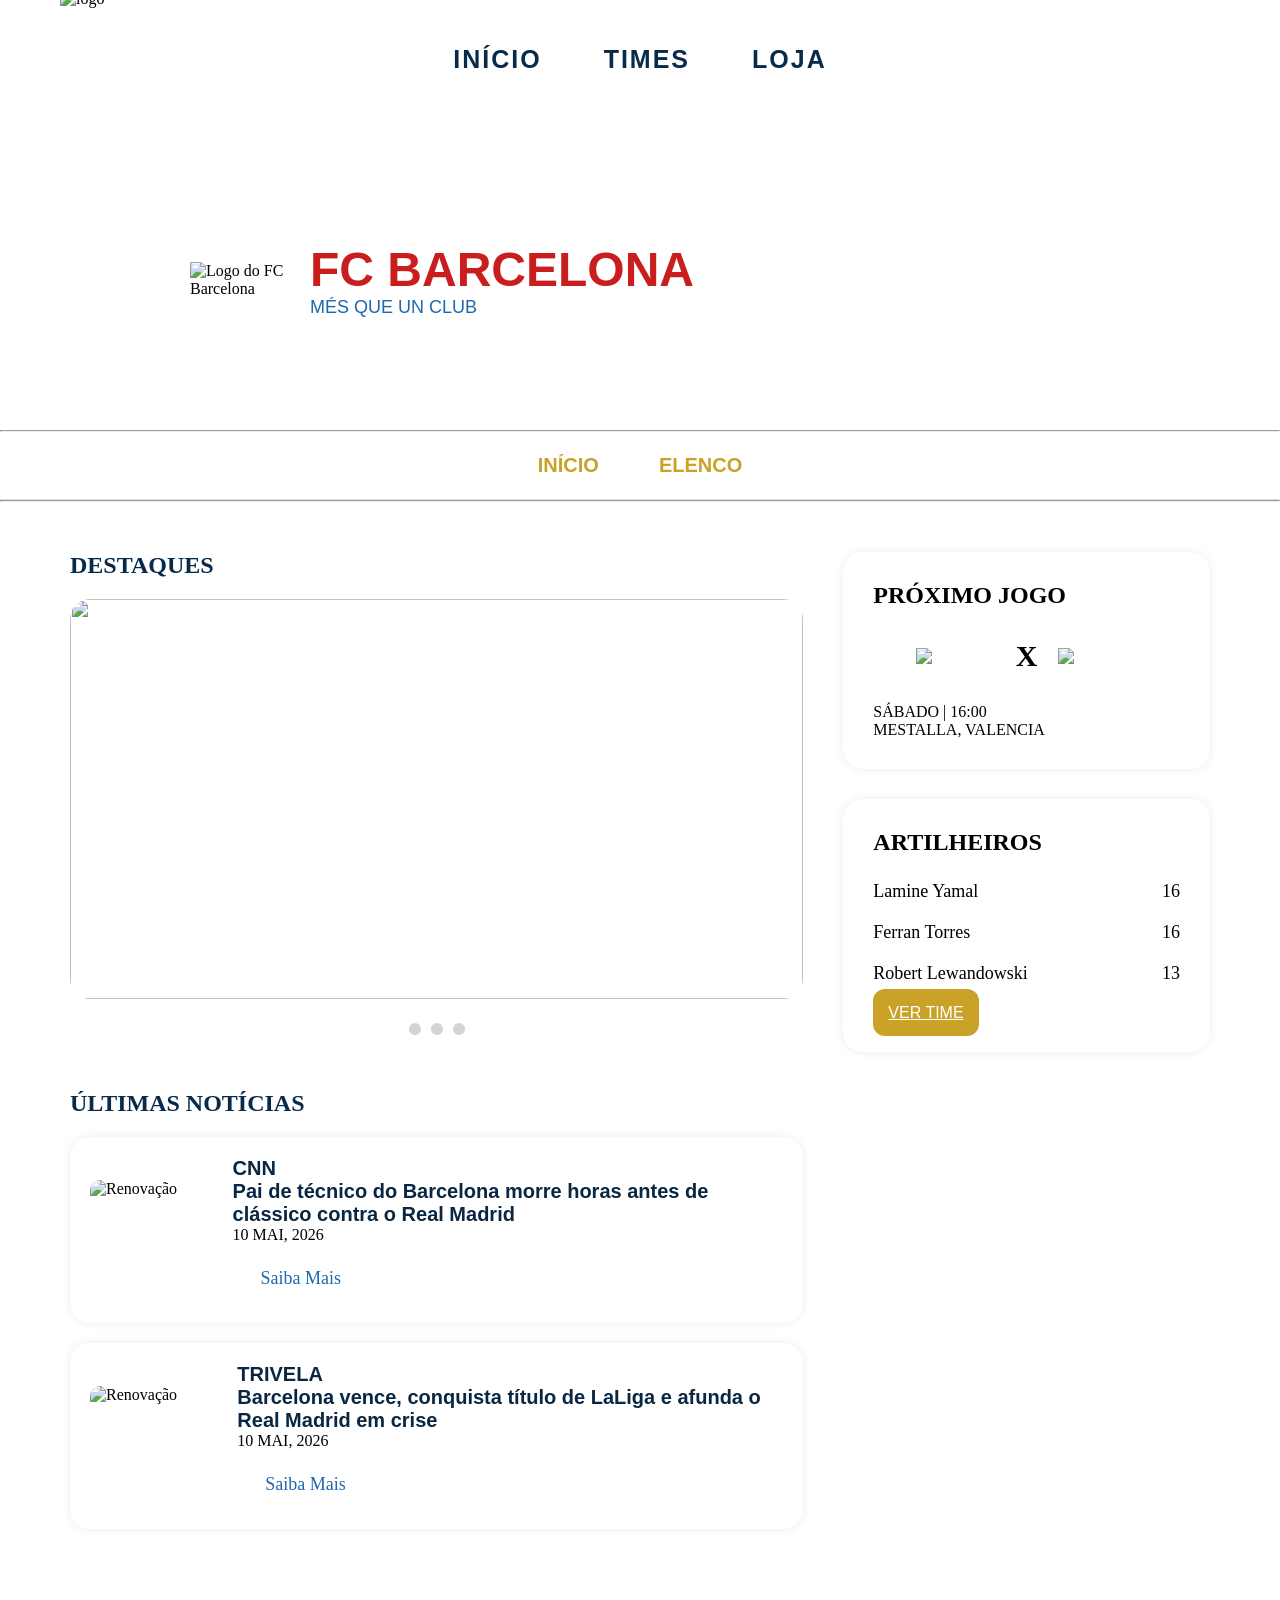
==== barcelona.html @ fba610e8 "Andrey Barcelona" ====
<!doctype html>
<html lang="pt-br">
  <head>
    <meta charset="UTF-8" />
    <meta name="viewport" content="width=device-width, initial-scale=1.0" />
    <title>Bayern</title>
    <link rel="stylesheet" href="./CSS/barcelona.css" />
  </head>

  <body>
    <header class="topo">
      <div class="icone">
        <img src="./img Barcelona/logo.png" alt="logo" />
      </div>

      <nav class="navegacao">
        <ul>
          <li><a href="index.html">INÍCIO</a></li>
          <li><a href="times.html">TIMES</a></li>
          <li><a href="loja.html">LOJA</a></li>
        </ul>
      </nav>
    </header>

    <section class="banner-time">
      <div class="conteudo-banner">
        <img
          src="./img Barcelona/Logo barcelona.png"
          alt="Logo do FC Barcelona"
        />

        <div>
          <h1>FC BARCELONA</h1>
          <p>MÉS QUE UN CLUB</p>
        </div>
      </div>
    </section>

    <hr />
    <nav class="menu-times">
      <ul>
        <li><a href="barcelona.html">INÍCIO</a></li>
        <li><a href="elenco-barcelona.html">ELENCO</a></li>
      </ul>
    </nav>
    <hr />

    <main class="conteudo-principal">
      <section class="lado-esquerdo">
        <h2 class="titulo-secao">DESTAQUES</h2>

        <div class="carrossel">
          <input type="radio" name="slide" id="slide1" checked />
          <input type="radio" name="slide" id="slide2" />
          <input type="radio" name="slide" id="slide3" />

          <div class="slides">
            <div class="slide">
              <img
                src="https://s2-ge.glbimg.com/X_6BL6pXAgeECkQIvA9LuvnCDbI=/0x0:2400x1500/984x0/smart/filters:strip_icc()/i.s3.glbimg.com/v1/AUTH_bc8228b6673f488aa253bbcb03c80ec5/internal_photos/bs/2026/6/Q/XtryEITF6AA82dGsIWgw/barcelona-2.webp"
                alt=""
              />

              <div class="texto-slide">
                <span>LA LIGA</span>
                <h3>
                  Barcelona comemora título da La Liga 2025/26 com torcida
                </h3>
              </div>
            </div>

            <div class="slide">
              <img
                src="https://media.somosfanaticos.fans/wp-content/uploads/sites/17/2026/05/11155045/Hansi-Flick-sorrindo-foto-Andrew-Redington-Getty-Images-740x416.webp"
                alt=""
              />

              <div class="texto-slide">
                <span>MERCADO</span>
                <h3>
                  Barcelona e Hansi Flick fecham acordo e encaminham a renovação
                  de contrato
                </h3>
              </div>
            </div>

            <div class="slide">
              <img
                src="https://s2-ge.glbimg.com/bS47hQBO40UKd9U4H8IYkXcMuKA=/0x0:3509x2505/984x0/smart/filters:strip_icc()/i.s3.glbimg.com/v1/AUTH_bc8228b6673f488aa253bbcb03c80ec5/internal_photos/bs/2026/g/S/Ef3CvNQeipczpvSqwQIw/2026-05-04t161321z-361486608-up1em541928c0-rtrmadp-3-soccer-england-che-nfo.jpg"
                alt=""
              />

              <div class="texto-slide">
                <span>ELENCO</span>
                <h3>
                  Barcelona intensifica contato por João Pedro para vaga de
                  Lewandowsk
                </h3>
              </div>
            </div>
          </div>

          <div class="navegacao-carrossel">
            <label for="slide1" class="bar"></label>
            <label for="slide2" class="bar"></label>
            <label for="slide3" class="bar"></label>
          </div>
        </div>

        <div class="noticias">
          <h2 class="titulo-secao">ÚLTIMAS NOTÍCIAS</h2>

          <div class="card-noticia">
            <img
              src="https://s2-ge.glbimg.com/7ccIIL9OG4rZRVdXf66hsewZDUA=/540x304/top/smart/https://i.s3.glbimg.com/v1/AUTH_bc8228b6673f488aa253bbcb03c80ec5/internal_photos/bs/2026/T/n/HDV0AfQJWDVsPcAZs1cw/2026-03-10t201616z-1569946353-up1em3a1kb3wt-rtrmadp-3-soccer-champions-new-bar.jpg"
              alt="Renovação"
            />

            <div>
              <h3>
                CNN <br />Pai de técnico do Barcelona morre horas antes de
                clássico contra o Real Madrid
              </h3>
              <p>10 MAI, 2026</p>
              <a
                href="https://ge.globo.com/futebol/futebol-internacional/futebol-espanhol/noticia/2026/05/10/pai-de-tecnico-do-barcelona-morre-horas-antes-de-classico-contra-o-real-madrid.ghtml"
                target="_blank"
              >
                Saiba Mais
              </a>
            </div>
          </div>

          <div class="card-noticia">
            <img
              src="https://admin.cnnbrasil.com.br/wp-content/uploads/sites/12/2026/05/barcelona-real-madrid-laliga-4.jpg?w=274&h=160&crop=0"
              alt="Renovação"
            />

            <div>
              <h3>
                TRIVELA <br />
                Barcelona vence, conquista título de LaLiga e afunda o Real
                Madrid em crise
              </h3>
              <p>10 MAI, 2026</p>
              <a
                href="https://www.cnnbrasil.com.br/esportes/futebol/futebol-internacional/futebol-espanhol/barcelona-vence-conquista-titulo-de-laliga-e-afunda-o-real-madrid-em-crise/"
                target="_blank"
              >
                Saiba Mais
              </a>
            </div>
          </div>
        </div>
      </section>

      <aside class="lado-direito">
        <div class="card-lateral">
          <h2>PRÓXIMO JOGO</h2>

          <div class="jogo">
            <img src="./img Barcelona/Logo barcelona.png" />

            <span>X</span>

            <img src="./img Barcelona/Valencia png.png" />
          </div>

          <p>SÁBADO | 16:00</p>
          <p>MESTALLA, VALENCIA</p>
        </div>

        <div class="card-lateral">
          <h2>ARTILHEIROS</h2>

          <ul class="artilheiros">
            <li>Lamine Yamal <span>16</span></li>
            <li>Ferran Torres <span>16</span></li>
            <li>Robert Lewandowski <span>13</span></li>
          </ul>
          <a href="elenco.html" class="botao-time"> VER TIME </a>
        </div>
      </aside>
    </main>
  </body>
</html>
---- CSS/barcelona.css ----
* {
  margin: 0;
  padding: 0;
  box-sizing: border-box;
}

.navegacao ul {
  list-style: none;
  display: flex;
  justify-content: center;
  flex-wrap: wrap;
  gap: 30px;
  padding: 0;
  margin: 0;
}

.navegacao ul li {
  padding: 0;
  margin: 0;
  border-bottom: none;
  margin-top: -85px;
}

.navegacao ul li:hover {
  background: none;
}

.navegacao a {
  color: #082b4b;
  text-decoration: none;
  font-family: "Franklin Gothic Medium", "Arial Narrow", Arial, sans-serif;
  letter-spacing: 2px;
  font-size: 25px;
  font-weight: 600;
  padding: 8px 16px;
  border-radius: 20px;
  transition: 0.3s;
}

.navegacao a:hover {
  background-color: #f2d27a;
  color: #ffffff;
  text-decoration: none;
}

.navegacao a.ativo {
  color: #0d3b66;
}

.icone {
  display: flex;
  justify-content: left;
  margin-top: -10px;
  height: 140px;
  width: auto;
  margin-left: 60px;
}

.banner-time {
  width: 100%;
  height: 300px;

  background-image:
    linear-gradient(
      to right,
      rgba(255, 255, 255, 1) 25%,
      rgba(255, 255, 255, 0.2)
    ),
    url("https://encrypted-tbn0.gstatic.com/images?q=tbn:ANd9GcQ32tdMx3kjgTN2XKhLN1Y6QPLumxgL7nWEFA&s");

  background-size: cover;
  background-position: center;

  display: flex;
  align-items: center;

  padding: 40px;
}

.conteudo-banner {
  display: flex;
  align-items: center;
  gap: 20px;
  margin-left: 150px;
}
.conteudo-banner img {
  width: 100px;
  height: auto;
}
.conteudo-banner h1 {
  font-size: 48px;
  color: rgb(202, 30, 30);
  font-weight: bold;
  font-family: "Franklin Gothic Medium", "Arial Narrow", Arial, sans-serif;
}
.conteudo-banner p {
  font-size: 18px;
  color: #1f68ac;
  font-family: "Franklin Gothic Medium", "Arial Narrow", Arial, sans-serif;
}

.menu-times {
  background-color: white;

  padding: 22px 0;

  border-bottom: 1px solid #ddd;
}

.menu-times ul {
  list-style: none;

  display: flex;
  justify-content: center;

  gap: 60px;
}

.menu-times a {
  text-decoration: none;

  color: #c9a227;

  font-size: 20px;
  font-weight: bold;

  transition: 0.3s;
  font-family: "Franklin Gothic Medium", "Arial Narrow", Arial, sans-serif;
}

.menu-times a:hover {
  color: #0d3b66;
}

.conteudo-principal {
  display: flex;
  gap: 40px;

  padding: 50px 70px;
}

.lado-esquerdo {
  flex: 2;
}

.lado-direito {
  flex: 1;

  display: flex;
  flex-direction: column;
  gap: 30px;
}

.titulo-secao {
  margin-bottom: 20px;

  color: #082b4b;
}

.carrossel {
  width: 100%;
  overflow: hidden;
  position: relative;
}

.slides {
  display: flex;
  width: 300%;

  transition: 0.5s;
}

.slide {
  width: 33.3%;
  position: relative;
}

.slide img {
  width: 100%;
  height: 400px;

  object-fit: cover;

  border-radius: 20px;
}

.texto-slide {
  position: absolute;

  bottom: 30px;
  left: 30px;

  color: white;
}

.texto-slide span {
  font-size: 14px;
}

.texto-slide h3 {
  width: 70%;

  margin-top: 10px;

  font-size: 32px;
}

input {
  display: none;
}

.navegacao-carrossel {
  display: flex;
  justify-content: center;

  margin-top: 15px;
}

.bar {
  width: 12px;
  height: 12px;

  background-color: #d3d3d3;

  border-radius: 50%;

  margin: 5px;

  cursor: pointer;

  transition: 0.3s;
}

.bar:hover {
  background-color: #c9a227;
}

#slide1:checked ~ .slides {
  margin-left: 0;
}

#slide2:checked ~ .slides {
  margin-left: -100%;
}

#slide3:checked ~ .slides {
  margin-left: -200%;
}

.noticias {
  margin-top: 50px;
}

.card-noticia {
  display: flex;
  align-items: center;

  gap: 20px;

  background-color: white;

  padding: 20px;

  border-radius: 20px;

  margin-bottom: 20px;

  box-shadow: 0 0 10px rgba(0, 0, 0, 0.08);
}

.card-noticia img {
  width: 170px;
  height: 100px;

  object-fit: cover;

  border-radius: 10px;
}

.card-noticia h3 {
  font-size: 20px;
  color: #092742;
  font-family: "Inter", sans-serif;
}

.card-noticia a {
  display: inline-block;

  margin-top: 10px;

  color: #1f68ac;

  padding: 14px 28px;

  border-radius: 40px;

  text-decoration: none;

  font-size: 18px;

  transition: 0.3s;
}

.card-noticia a:hover {
  color: rgb(202, 30, 30);
}

.card-lateral {
  background-color: white;

  padding: 30px;

  border-radius: 20px;

  box-shadow: 0 0 10px rgba(0, 0, 0, 0.08);
}

.jogo {
  display: flex;
  justify-content: center;
  align-items: center;

  gap: 20px;

  margin: 30px 0;
}

.jogo img {
  width: 80px;
}

.jogo span {
  font-size: 30px;
  font-weight: bold;
}

.card-lateral a {
  width: 100%;

  margin-top: 20px;

  padding: 15px;

  border: none;
  border-radius: 12px;

  background-color: #c9a227;

  color: white;

  cursor: pointer;

  transition: 0.3s;
  font-family: "Franklin Gothic Medium", "Arial Narrow", Arial, sans-serif;
}

.card-lateral a:hover {
  background-color: #082b4b;
}

.artilheiros {
  list-style: none;

  margin-top: 25px;
}

.artilheiros li {
  display: flex;
  justify-content: space-between;

  margin-bottom: 20px;

  font-size: 18px;
}
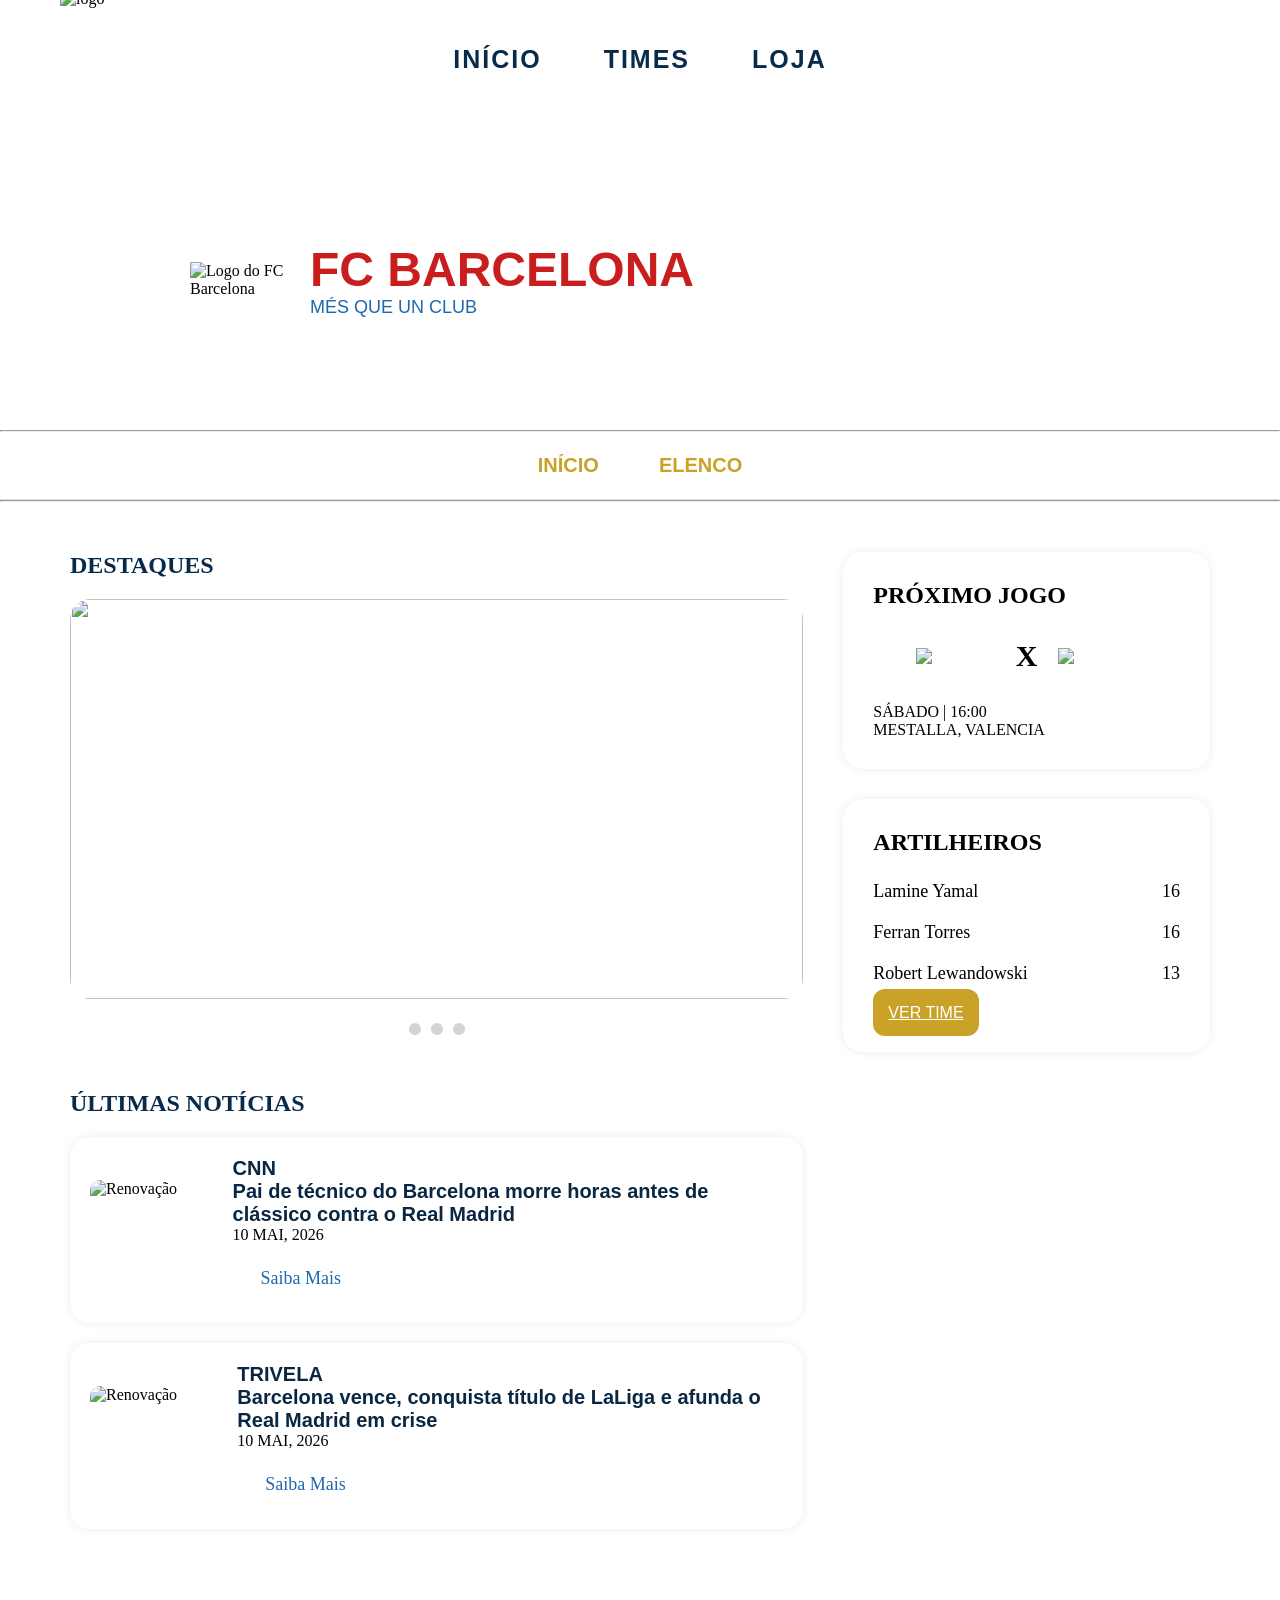
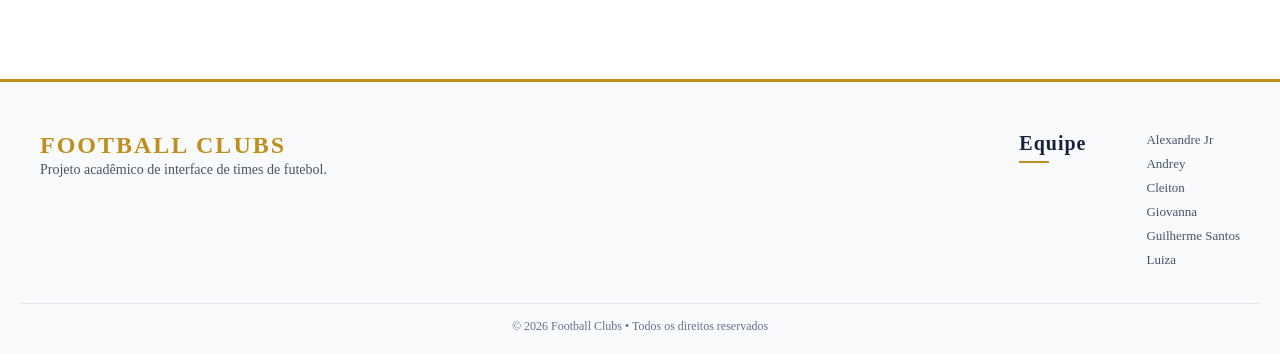
==== commit 3a056d48: "andrey-barcelona" ====
--- a/barcelona.html
+++ b/barcelona.html
@@ -179,9 +179,34 @@
             <li>Ferran Torres <span>16</span></li>
             <li>Robert Lewandowski <span>13</span></li>
           </ul>
-          <a href="elenco.html" class="botao-time"> VER TIME </a>
+          <a href="elenco-barcelona.html" class="botao-time"> VER TIME </a>
         </div>
       </aside>
     </main>
+
+    <footer class="footer">
+      <div class="footer-inner">
+        <div class="footer-left">
+          <span class="footer-logo">FOOTBALL CLUBS</span>
+          <p>Projeto acadêmico de interface de times de futebol.</p>
+        </div>
+
+        <div class="footer-right">
+          <h4>Equipe</h4>
+          <ul>
+            <li>Alexandre Jr</li>
+            <li>Andrey</li>
+            <li>Cleiton</li>
+            <li>Giovanna</li>
+            <li>Guilherme Santos</li>
+            <li>Luiza</li>
+          </ul>
+        </div>
+      </div>
+
+      <div class="footer-bottom">
+        <span>© 2026 Football Clubs • Todos os direitos reservados</span>
+      </div>
+    </footer>
   </body>
 </html>
--- a/CSS/barcelona.css
+++ b/CSS/barcelona.css
@@ -372,3 +372,92 @@
 
   font-size: 18px;
 }
+
+.footer {
+  background: #f8fafc;
+  color: #0b1428;
+  margin-top: 80px;
+  padding: 50px 20px 20px;
+  border-top: 3px solid #be8f1c;
+}
+
+.footer-inner {
+  max-width: 1200px;
+  margin: 0 auto;
+
+  display: flex;
+  justify-content: space-between;
+  align-items: flex-start;
+  gap: 50px;
+  flex-wrap: wrap;
+}
+
+.footer-left {
+  max-width: 420px;
+}
+
+.footer-logo {
+  font-size: 24px;
+  font-weight: 800;
+  letter-spacing: 2px;
+  color: #be8f1c;
+  margin-bottom: 12px;
+}
+
+.footer-left p {
+  font-size: 14px;
+  color: #475569;
+  line-height: 1.5;
+}
+
+.footer-right {
+  display: flex;
+  gap: 60px;
+  flex-wrap: wrap;
+}
+
+.footer-right h4 {
+  font-size: 20px;
+  color: #18223a;
+  margin-bottom: 12px;
+  letter-spacing: 1px;
+  position: relative;
+}
+
+.footer-right h4::after {
+  content: "";
+  display: block;
+  width: 30px;
+  height: 2px;
+  background: #be8f1c;
+  margin-top: 6px;
+}
+
+.footer-right ul {
+  list-style: none;
+  padding: 0;
+  margin: 0;
+  display: grid;
+  gap: 8px;
+}
+
+.footer-right li {
+  font-size: 13px;
+  color: #475569;
+  cursor: pointer;
+  transition: 0.25s ease;
+}
+
+.footer-right li:hover {
+  color: #142750;
+  transform: translateX(4px);
+}
+
+.footer-bottom {
+  margin-top: 35px;
+  text-align: center;
+  font-size: 12px;
+  color: #64748b;
+  border-top: 1px solid #e2e8f0;
+  padding-top: 15px;
+}
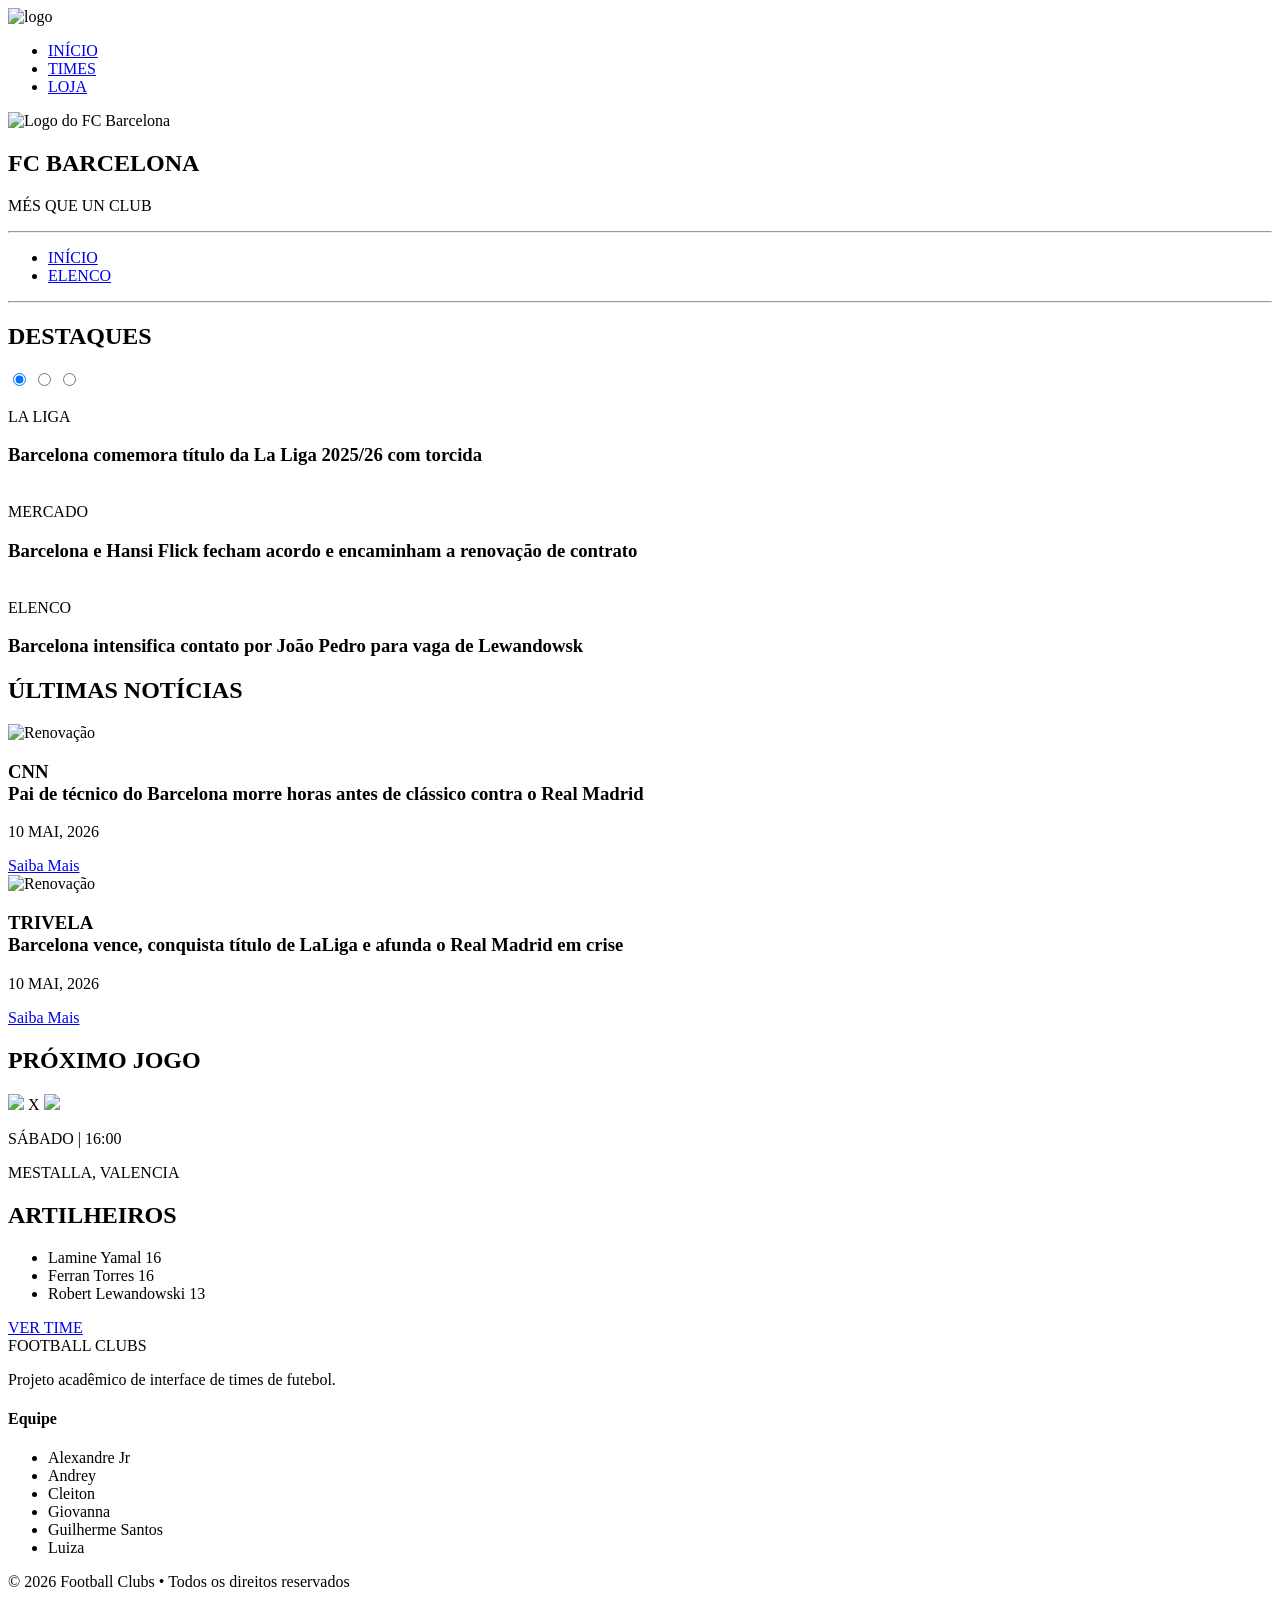
==== commit 96ebf0af: "Corrigi" ====
--- a/barcelona.html
+++ b/barcelona.html
@@ -4,7 +4,7 @@
     <meta charset="UTF-8" />
     <meta name="viewport" content="width=device-width, initial-scale=1.0" />
     <title>Bayern</title>
-    <link rel="stylesheet" href="./CSS/barcelona.css" />
+    <link rel="stylesheet" href="bayern-css/barcelona.css" />
   </head>
 
   <body>
@@ -17,7 +17,7 @@
         <ul>
           <li><a href="index.html">INÍCIO</a></li>
           <li><a href="times.html">TIMES</a></li>
-          <li><a href="loja.html">LOJA</a></li>
+          <li><a href="Loja.html">LOJA</a></li>
         </ul>
       </nav>
     </header>
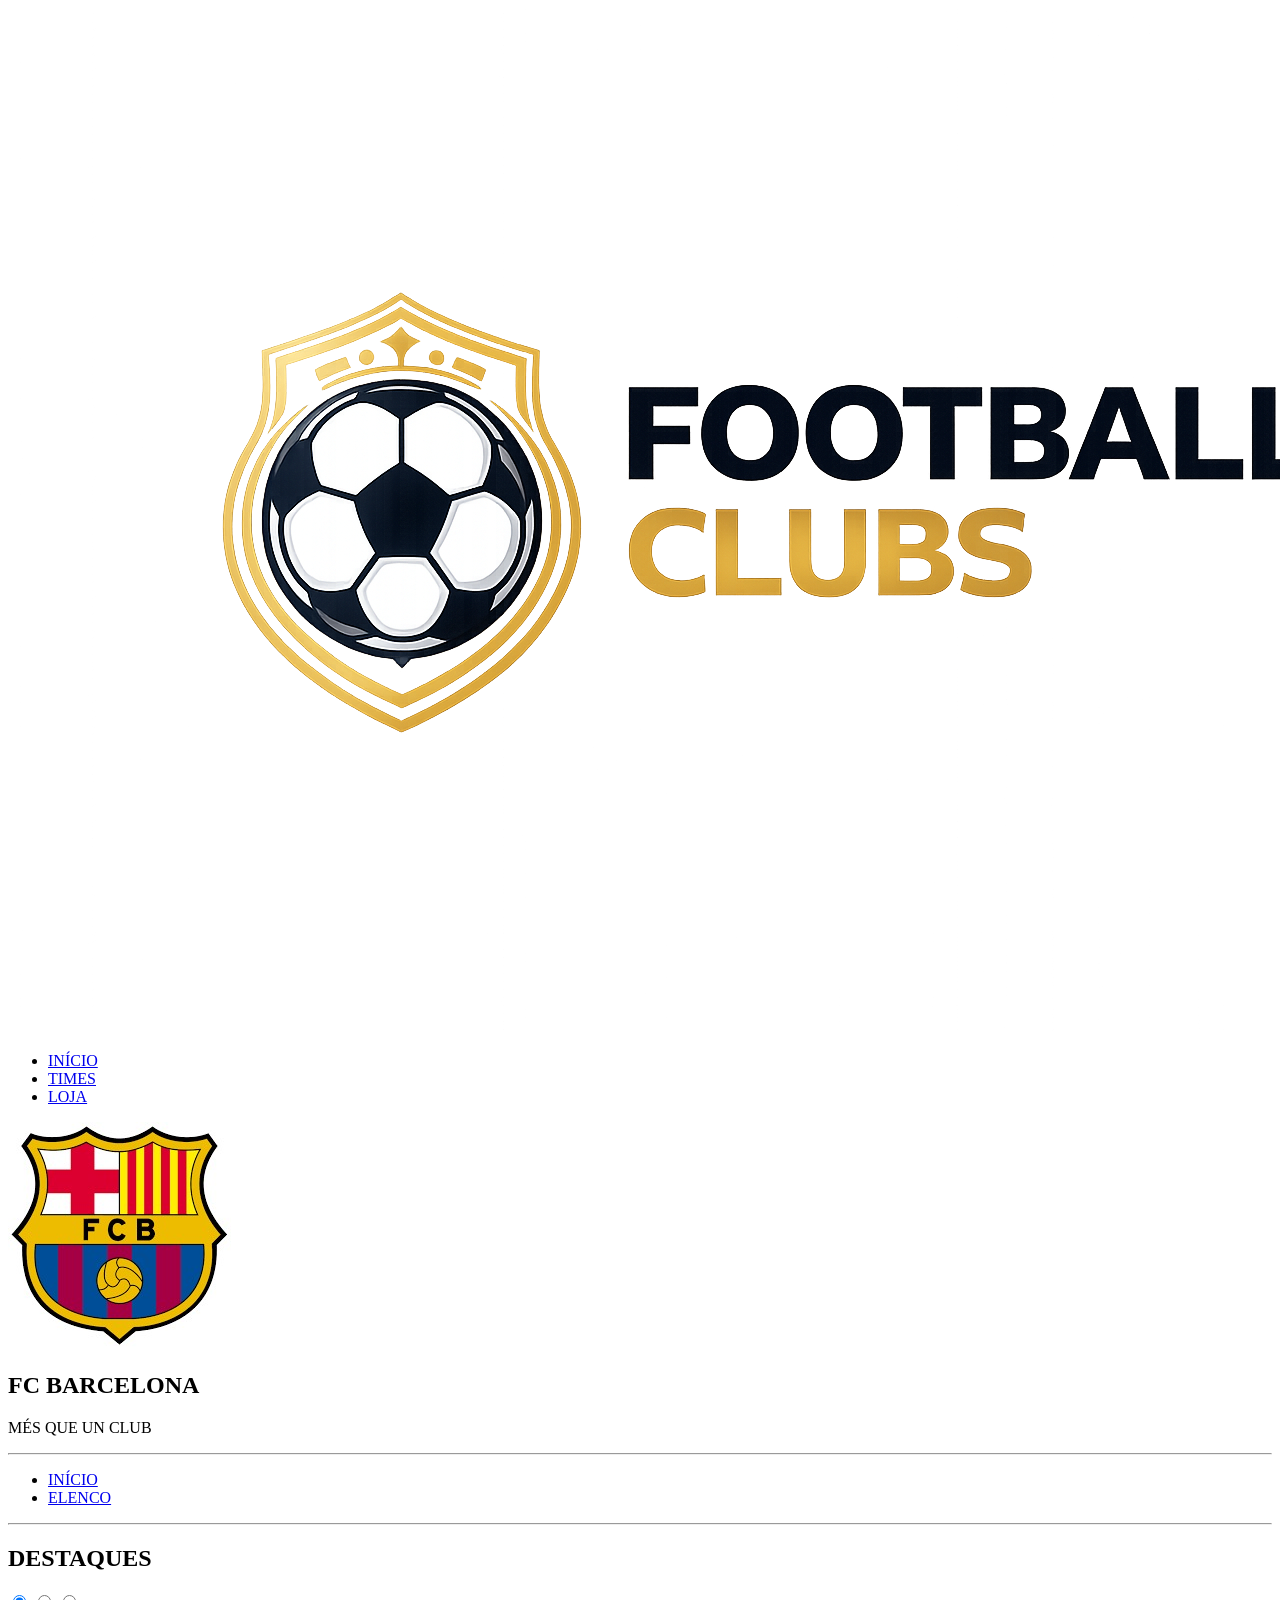
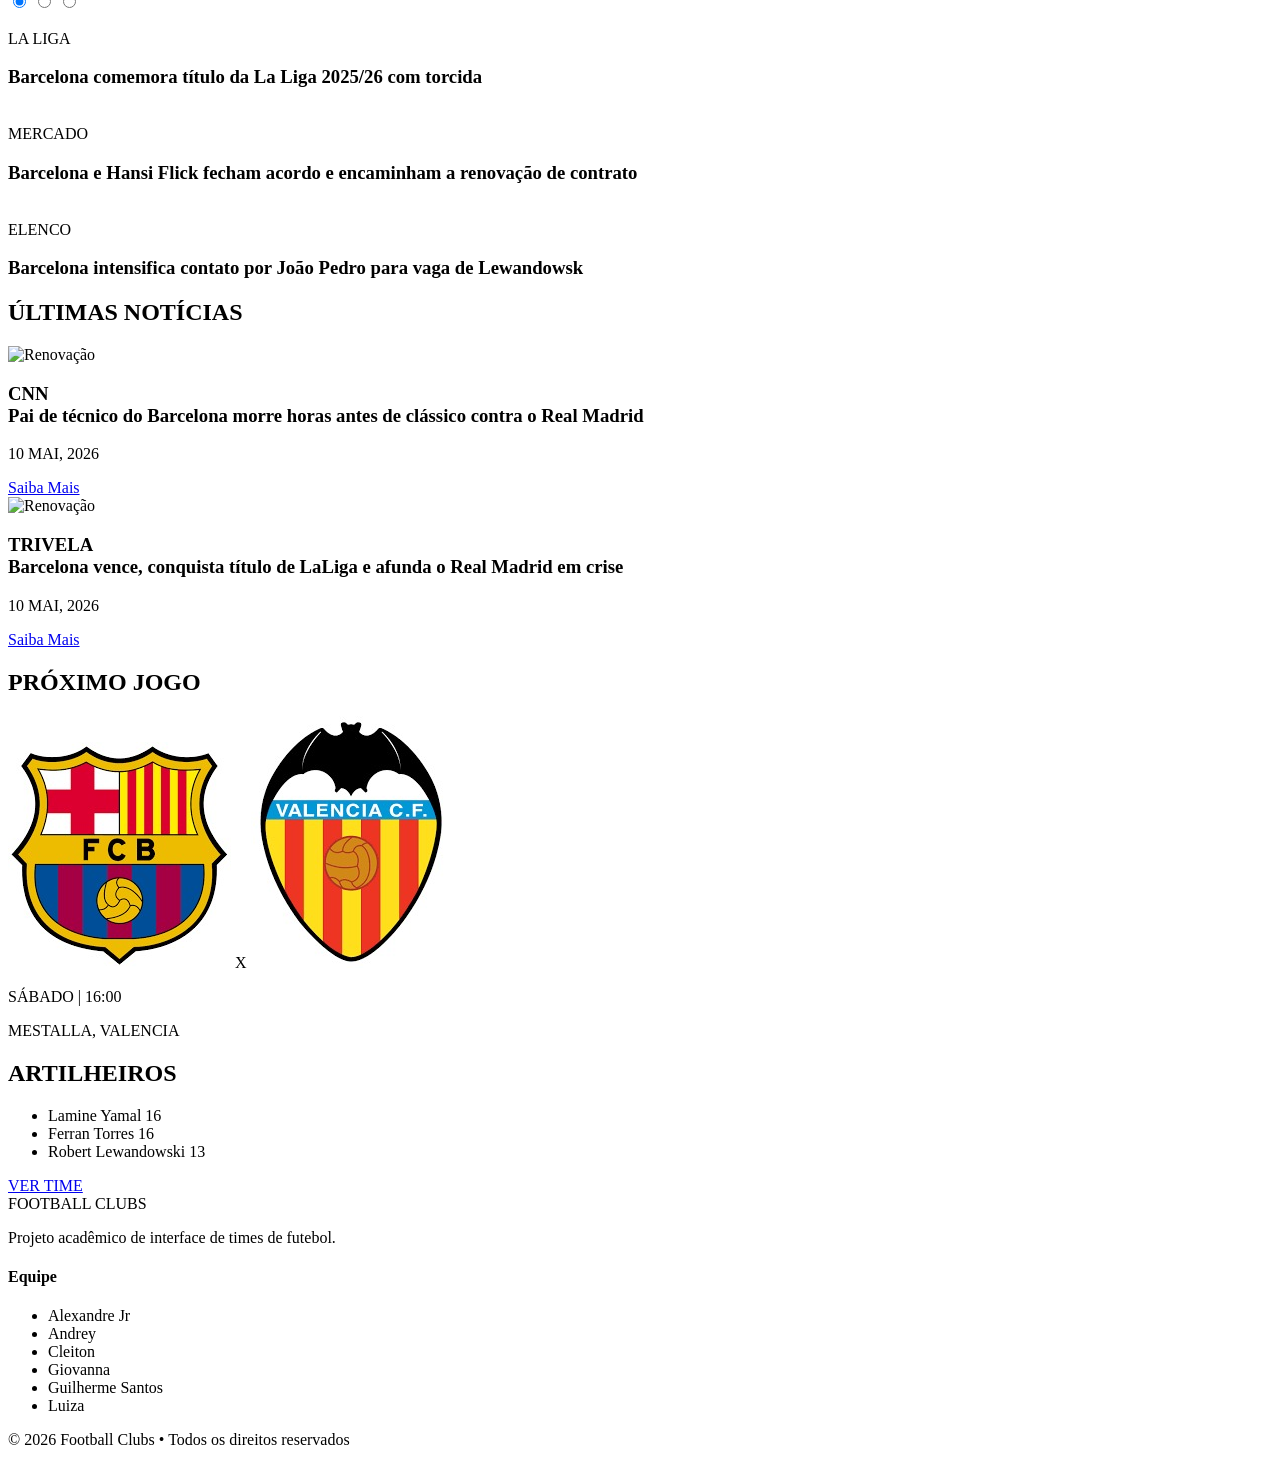
==== commit a23d1596: "Corrigi" ====
--- a/barcelona.html
+++ b/barcelona.html
@@ -10,7 +10,7 @@
   <body>
     <header class="topo">
       <div class="icone">
-        <img src="./img Barcelona/logo.png" alt="logo" />
+        <img src="Bayern.img/logo.png" alt="logo" />
       </div>
 
       <nav class="navegacao">
@@ -25,7 +25,7 @@
     <section class="banner-time">
       <div class="conteudo-banner">
         <img
-          src="./img Barcelona/Logo barcelona.png"
+          src="Bayern.img/WhatsApp Image 2026-05-20 at 14.38.14.jpeg"
           alt="Logo do FC Barcelona"
         />
 
@@ -160,11 +160,11 @@
           <h2>PRÓXIMO JOGO</h2>
 
           <div class="jogo">
-            <img src="./img Barcelona/Logo barcelona.png" />
+            <img src="Bayern.img/WhatsApp Image 2026-05-20 at 14.38.14.jpeg" />
 
             <span>X</span>
 
-            <img src="./img Barcelona/Valencia png.png" />
+            <img src="Bayern.img/WhatsApp Image 2026-05-20 at 14.38.14 (1).jpeg" />
           </div>
 
           <p>SÁBADO | 16:00</p>
